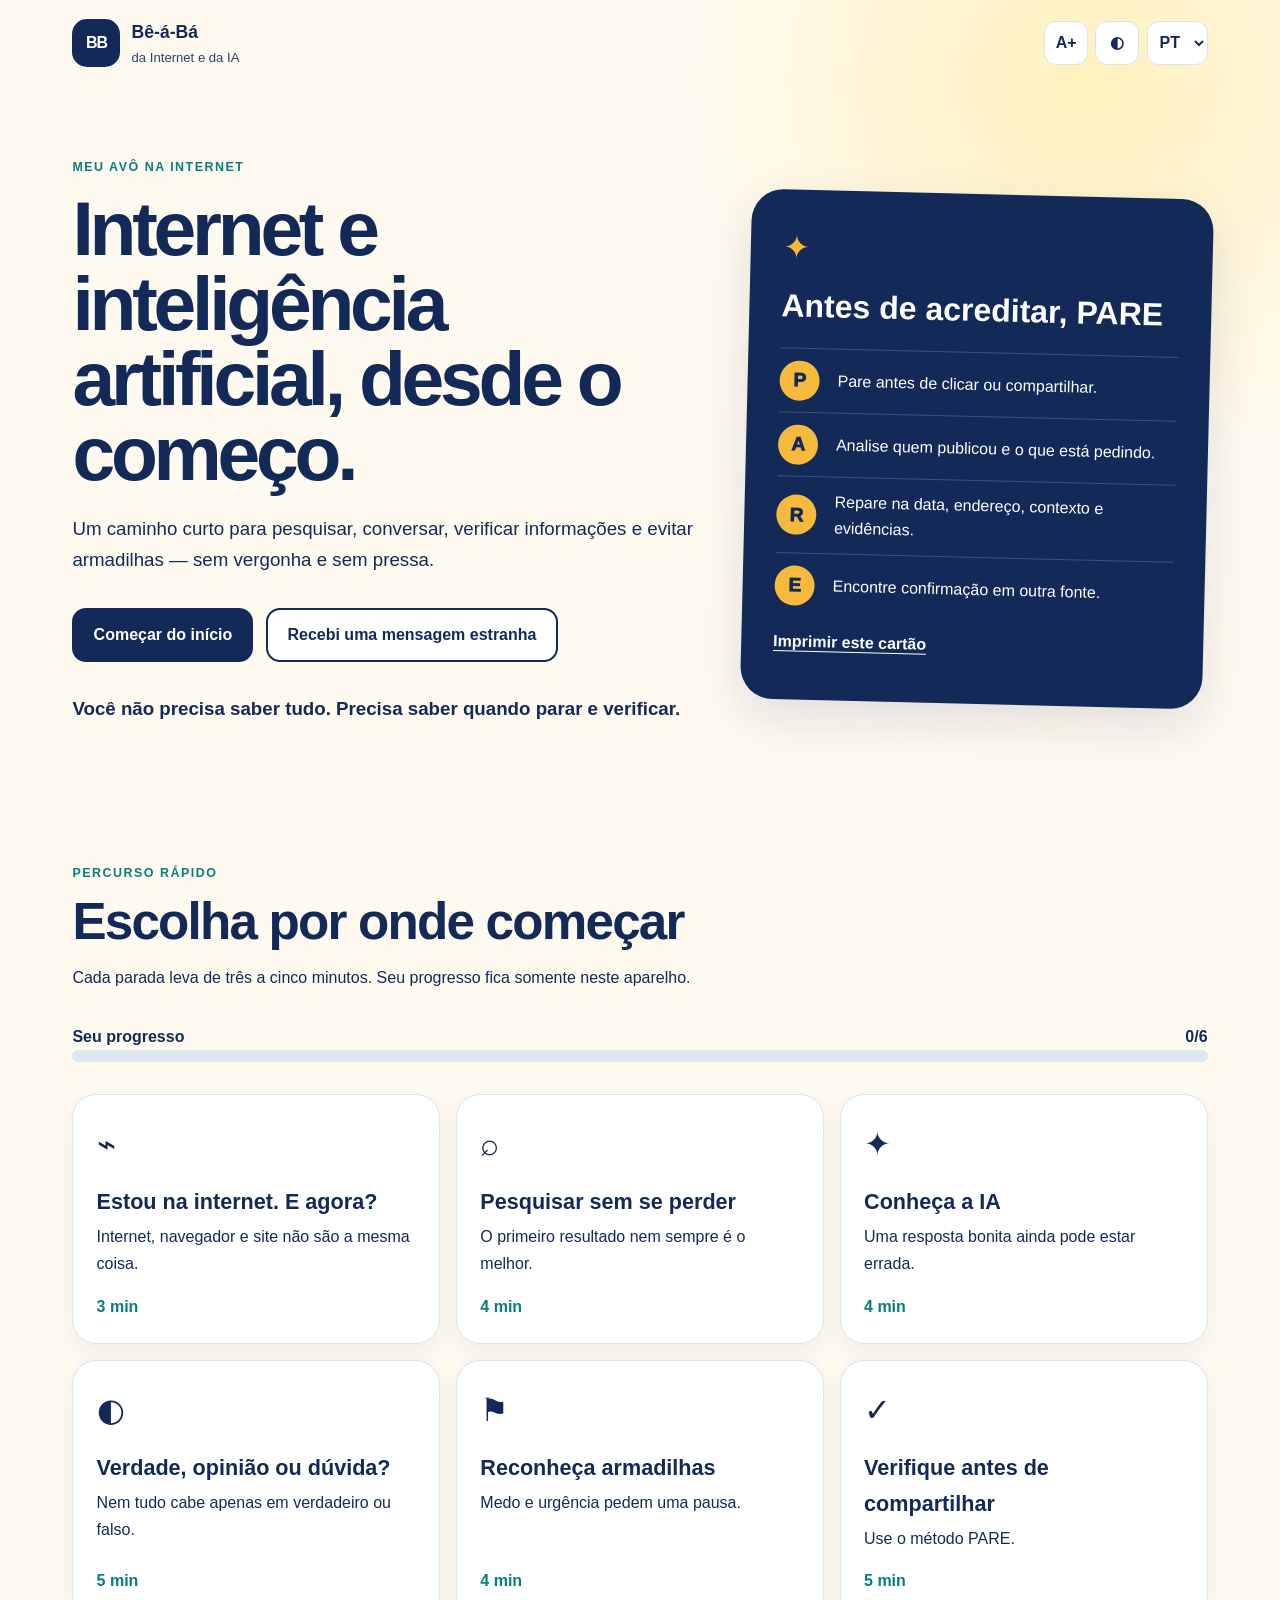
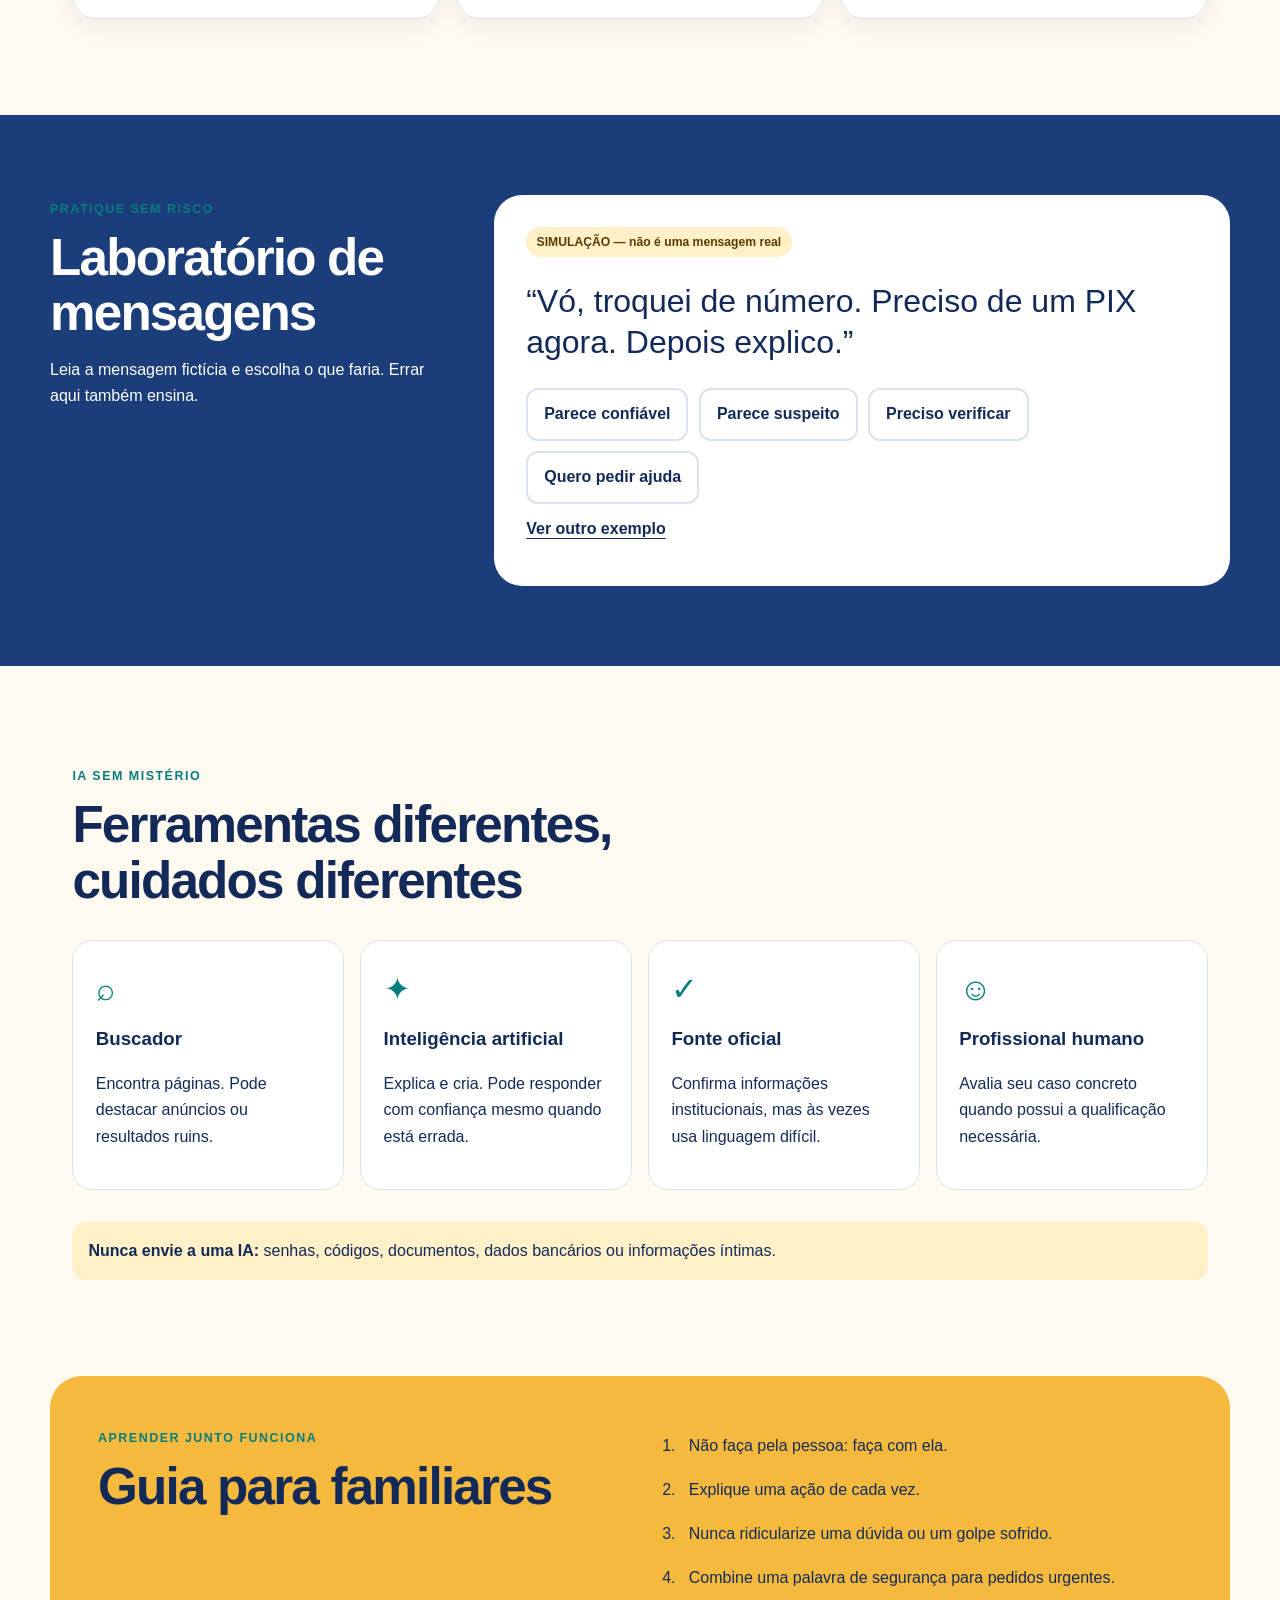
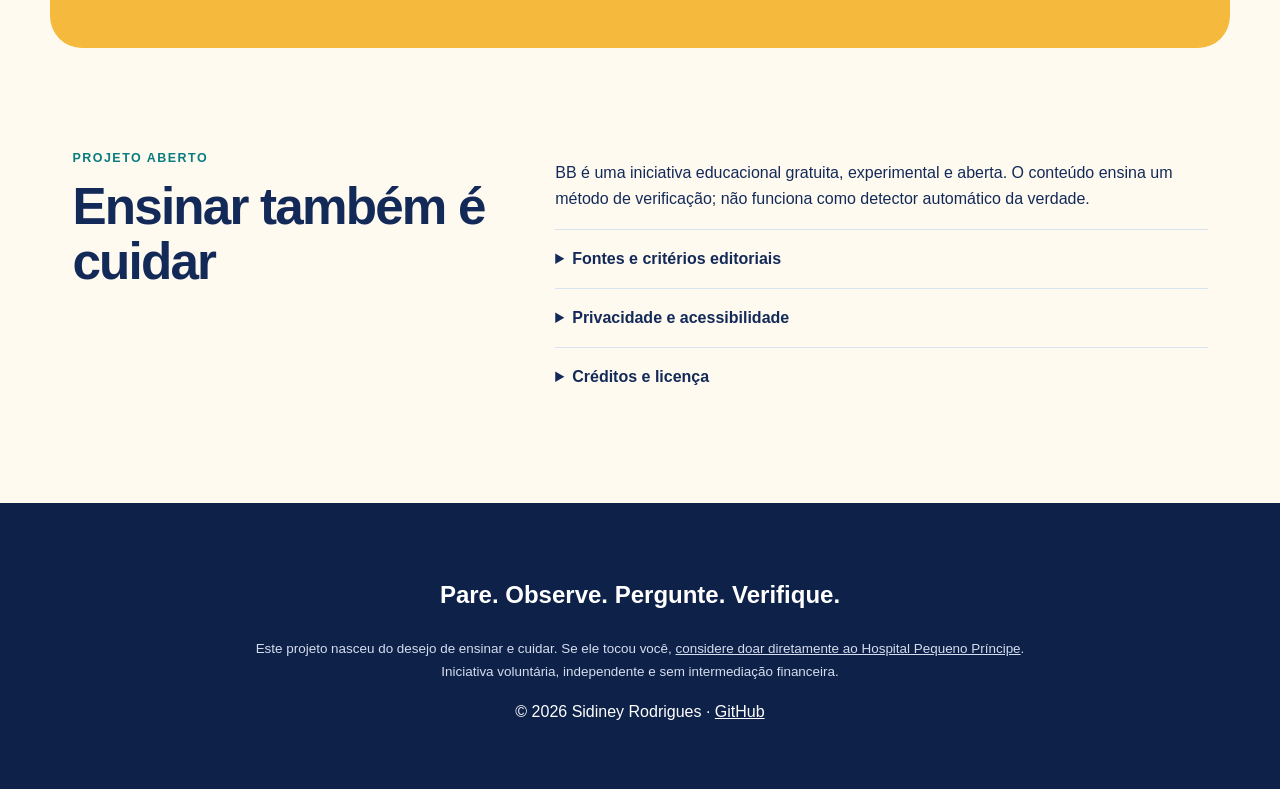
==== index.html @ 0d20beb4 "Cria o BB — Bê-á-Bá da Internet e da IA" ====
<!doctype html>
<html lang="pt-BR">
<head>
  <meta charset="utf-8">
  <meta name="viewport" content="width=device-width, initial-scale=1">
  <meta name="theme-color" content="#132a59">
  <meta name="description" content="Percurso gratuito e bilíngue para aprender internet, inteligência artificial, verificação de informações e segurança digital.">
  <link rel="canonical" href="https://sidineyr.github.io/bb/">
  <link rel="alternate" hreflang="pt-BR" href="https://sidineyr.github.io/bb/?lang=pt">
  <link rel="alternate" hreflang="en" href="https://sidineyr.github.io/bb/?lang=en">
  <link rel="icon" href="favicon.svg" type="image/svg+xml">
  <link rel="stylesheet" href="styles.css">
  <title>BB — Bê-á-Bá da Internet e da IA</title>
  <script type="application/ld+json">
  {"@context":"https://schema.org","@type":"LearningResource","name":"BB — Bê-á-Bá da Internet e da IA","description":"Percurso gratuito de alfabetização digital, midiática e em inteligência artificial.","inLanguage":["pt-BR","en"],"isAccessibleForFree":true,"author":{"@type":"Person","name":"Sidiney Rodrigues"},"license":"https://creativecommons.org/licenses/by/4.0/"}
  </script>
</head>
<body>
  <a class="skip-link" href="#conteudo">Pular para o conteúdo</a>

  <div class="intro" id="intro" role="dialog" aria-label="Boas-vindas" aria-modal="true">
    <button class="intro-skip" id="skipIntro" type="button" data-i18n="skip">Pular apresentação</button>
    <img src="assets/principe-bb.webp" alt="Bibi, um pequeno príncipe original, acena enquanto segura uma lanterna digital">
    <p data-i18n="introHello">Olá! Vamos entrar na internet juntos?</p>
  </div>

  <header class="site-header">
    <a class="brand" href="#inicio" aria-label="BB — página inicial">
      <span class="brand-mark" aria-hidden="true">BB</span>
      <span><strong>Bê-á-Bá</strong><small data-i18n="brandSub">da Internet e da IA</small></span>
    </a>
    <div class="header-actions">
      <button class="icon-button" id="fontToggle" type="button" aria-label="Aumentar texto">A+</button>
      <button class="icon-button" id="contrastToggle" type="button" aria-label="Alternar alto contraste">◐</button>
      <label class="language"><span class="sr-only">Idioma</span><select id="languageSelect" aria-label="Idioma"><option value="pt">PT</option><option value="en">EN</option></select></label>
    </div>
  </header>

  <main id="conteudo">
    <section class="hero" id="inicio" aria-labelledby="hero-title">
      <div class="hero-copy">
        <span class="eyebrow" data-i18n="eyebrow">Meu Avô na Internet</span>
        <h1 id="hero-title" data-i18n="heroTitle">Internet e inteligência artificial, desde o começo.</h1>
        <p data-i18n="heroText">Um caminho curto para pesquisar, conversar, verificar informações e evitar armadilhas — sem vergonha e sem pressa.</p>
        <div class="hero-actions">
          <a class="button primary" href="#trilha" data-i18n="start">Começar do início</a>
          <button class="button secondary" id="suspiciousButton" type="button" data-i18n="strange">Recebi uma mensagem estranha</button>
        </div>
        <p class="reassurance" data-i18n="reassurance">Você não precisa saber tudo. Precisa saber quando parar e verificar.</p>
      </div>
      <div class="pare-card" aria-labelledby="pare-title">
        <span class="lantern" aria-hidden="true">✦</span>
        <h2 id="pare-title" data-i18n="pareTitle">Antes de acreditar, PARE</h2>
        <dl>
          <div><dt>P</dt><dd data-i18n="pareP">Pare antes de clicar ou compartilhar.</dd></div>
          <div><dt>A</dt><dd data-i18n="pareA">Analise quem publicou e o que está pedindo.</dd></div>
          <div><dt>R</dt><dd data-i18n="pareR">Repare na data, endereço, contexto e evidências.</dd></div>
          <div><dt>E</dt><dd data-i18n="pareE">Encontre confirmação em outra fonte.</dd></div>
        </dl>
        <button class="text-button" type="button" onclick="window.print()" data-i18n="print">Imprimir este cartão</button>
      </div>
    </section>

    <section class="path-section" id="trilha" aria-labelledby="path-title">
      <div class="section-heading">
        <span class="eyebrow" data-i18n="quickPath">Percurso rápido</span>
        <h2 id="path-title" data-i18n="pathTitle">Escolha por onde começar</h2>
        <p data-i18n="pathText">Cada parada leva de três a cinco minutos. Seu progresso fica somente neste aparelho.</p>
      </div>
      <div class="progress-wrap" aria-live="polite">
        <div class="progress-copy"><span data-i18n="progress">Seu progresso</span><strong id="progressText">0/6</strong></div>
        <div class="progress-track" role="progressbar" aria-valuemin="0" aria-valuemax="6" aria-valuenow="0"><span id="progressBar"></span></div>
      </div>
      <div class="lesson-grid" id="lessonGrid"></div>
    </section>

    <section class="lab" id="laboratorio" aria-labelledby="lab-title">
      <div class="lab-copy">
        <span class="eyebrow" data-i18n="practice">Pratique sem risco</span>
        <h2 id="lab-title" data-i18n="labTitle">Laboratório de mensagens</h2>
        <p data-i18n="labText">Leia a mensagem fictícia e escolha o que faria. Errar aqui também ensina.</p>
      </div>
      <div class="message-lab">
        <div class="fake-label" data-i18n="simulation">SIMULAÇÃO — não é uma mensagem real</div>
        <blockquote id="messageText">“Vó, troquei de número. Preciso de um PIX agora. Depois explico.”</blockquote>
        <div class="choices" id="messageChoices"></div>
        <div class="feedback" id="messageFeedback" hidden tabindex="-1"></div>
        <button class="text-button" id="nextMessage" type="button" data-i18n="nextExample">Ver outro exemplo</button>
      </div>
    </section>

    <section class="compare" id="ia" aria-labelledby="compare-title">
      <div class="section-heading">
        <span class="eyebrow" data-i18n="aiWithoutMystery">IA sem mistério</span>
        <h2 id="compare-title" data-i18n="compareTitle">Ferramentas diferentes, cuidados diferentes</h2>
      </div>
      <div class="compare-grid">
        <article><span aria-hidden="true">⌕</span><h3 data-i18n="searchEngine">Buscador</h3><p data-i18n="searchDesc">Encontra páginas. Pode destacar anúncios ou resultados ruins.</p></article>
        <article><span aria-hidden="true">✦</span><h3 data-i18n="ai">Inteligência artificial</h3><p data-i18n="aiDesc">Explica e cria. Pode responder com confiança mesmo quando está errada.</p></article>
        <article><span aria-hidden="true">✓</span><h3 data-i18n="official">Fonte oficial</h3><p data-i18n="officialDesc">Confirma informações institucionais, mas às vezes usa linguagem difícil.</p></article>
        <article><span aria-hidden="true">☺</span><h3 data-i18n="human">Profissional humano</h3><p data-i18n="humanDesc">Avalia seu caso concreto quando possui a qualificação necessária.</p></article>
      </div>
      <div class="privacy-note"><strong data-i18n="neverSend">Nunca envie a uma IA:</strong> <span data-i18n="privateData">senhas, códigos, documentos, dados bancários ou informações íntimas.</span></div>
    </section>

    <section class="family" id="familia" aria-labelledby="family-title">
      <div>
        <span class="eyebrow" data-i18n="learnTogether">Aprender junto funciona</span>
        <h2 id="family-title" data-i18n="familyTitle">Guia para familiares</h2>
      </div>
      <ol>
        <li data-i18n="family1">Não faça pela pessoa: faça com ela.</li>
        <li data-i18n="family2">Explique uma ação de cada vez.</li>
        <li data-i18n="family3">Nunca ridicularize uma dúvida ou um golpe sofrido.</li>
        <li data-i18n="family4">Combine uma palavra de segurança para pedidos urgentes.</li>
      </ol>
    </section>

    <section class="about" id="sobre" aria-labelledby="about-title">
      <div>
        <span class="eyebrow" data-i18n="openProject">Projeto aberto</span>
        <h2 id="about-title" data-i18n="aboutTitle">Ensinar também é cuidar</h2>
      </div>
      <div>
        <p data-i18n="aboutText">BB é uma iniciativa educacional gratuita, experimental e aberta. O conteúdo ensina um método de verificação; não funciona como detector automático da verdade.</p>
        <details><summary data-i18n="sources">Fontes e critérios editoriais</summary><p data-i18n="sourcesText">As orientações foram organizadas a partir de materiais públicos de alfabetização midiática e segurança digital. Antes de decisões sobre saúde, justiça ou dinheiro, consulte fontes oficiais e profissionais qualificados.</p><ul><li><a href="https://www.gov.br/cidadania/pt-br/noticias-e-conteudos/desenvolvimento-social/noticias-desenvolvimento-social/saiba-como-se-proteger-de-golpes" target="_blank" rel="noopener">Governo Federal — prevenção de golpes</a></li><li><a href="https://www.cert.br/" target="_blank" rel="noopener">CERT.br — segurança na internet</a></li><li><a href="https://unesdoc.unesco.org/ark:/48223/pf0000224187" target="_blank" rel="noopener">UNESCO — alfabetização midiática e informacional</a></li></ul></details>
        <details><summary data-i18n="privacy">Privacidade e acessibilidade</summary><p data-i18n="privacyText">Não pedimos cadastro nem enviamos suas respostas a um servidor. Preferências e progresso permanecem no seu navegador. O site oferece navegação por teclado, foco visível, alto contraste, texto ampliado e redução de movimento.</p></details>
        <details><summary data-i18n="credits">Créditos e licença</summary><p><strong data-i18n="idealization">Idealização e direção:</strong> Sidiney Rodrigues.<br><span data-i18n="aiSupport">Inteligência artificial utilizada como apoio à pesquisa, redação, ilustração e desenvolvimento, sob direção e responsabilidade humanas.</span><br><span data-i18n="license">Conteúdo: CC BY 4.0 · Código: MIT.</span></p></details>
      </div>
    </section>
  </main>

  <dialog id="lessonDialog" aria-labelledby="lessonTitle">
    <button class="dialog-close" type="button" aria-label="Fechar">×</button>
    <span class="lesson-number" id="lessonNumber"></span>
    <h2 id="lessonTitle"></h2>
    <p class="lesson-lead" id="lessonLead"></p>
    <div id="lessonContent"></div>
    <div class="dialog-actions"><button class="button secondary" id="explainAgain" type="button" data-i18n="anotherWay">Explique de outro jeito</button><button class="button primary" id="completeLesson" type="button" data-i18n="complete">Concluir etapa</button></div>
  </dialog>

  <dialog id="helpDialog" aria-labelledby="helpTitle">
    <button class="dialog-close" type="button" aria-label="Fechar">×</button>
    <span class="eyebrow" data-i18n="breathe">Primeiro, respire</span>
    <h2 id="helpTitle" data-i18n="helpTitle">Recebi uma mensagem estranha</h2>
    <ol><li data-i18n="help1">Não clique, responda ou pague agora.</li><li data-i18n="help2">Não informe senha nem código.</li><li data-i18n="help3">Confirme por outro canal, usando um contato que você já conhece.</li><li data-i18n="help4">Abra o aplicativo ou site oficial por conta própria.</li><li data-i18n="help5">Peça ajuda a alguém de confiança.</li></ol>
    <p class="safe-callout" data-i18n="helpCallout">Urgência é uma ferramenta comum de golpes. Você pode parar.</p>
  </dialog>

  <footer>
    <p data-i18n="footerLine">Pare. Observe. Pergunte. Verifique.</p>
    <p class="donation" data-i18n-html="donation">Este projeto nasceu do desejo de ensinar e cuidar. Se ele tocou você, <a href="https://pequenoprincipe.org.br/doadores/apoie-o-pequeno-principe/" target="_blank" rel="noopener">considere doar diretamente ao Hospital Pequeno Príncipe</a>. Iniciativa voluntária, independente e sem intermediação financeira.</p>
    <p>© 2026 Sidiney Rodrigues · <a href="https://github.com/sidineyr/bb">GitHub</a></p>
  </footer>

  <script src="app.js"></script>
</body>
</html>
---- styles.css ----
:root{--ink:#132a59;--ink-2:#28436f;--blue:#1b3d7a;--turquoise:#06a7a8;--gold:#f5ba3d;--coral:#ee6b5f;--cream:#fffaf0;--paper:#fff;--line:#d9e2ef;--shadow:0 18px 50px rgba(19,42,89,.13);--radius:24px;font-family:Inter,ui-rounded,"Segoe UI",Arial,sans-serif;color:var(--ink);background:var(--cream);font-size:100%}*{box-sizing:border-box}html{scroll-behavior:smooth}body{margin:0;line-height:1.65;background:radial-gradient(circle at 85% 2%,#fff1bd 0,transparent 25rem),var(--cream)}a{color:inherit}button,select{font:inherit}button,a{touch-action:manipulation}.sr-only{position:absolute;width:1px;height:1px;padding:0;margin:-1px;overflow:hidden;clip:rect(0,0,0,0);white-space:nowrap;border:0}.skip-link{position:fixed;top:.5rem;left:.5rem;z-index:1000;background:#fff;padding:.75rem 1rem;transform:translateY(-150%)}.skip-link:focus{transform:none}.site-header{max-width:1180px;margin:auto;padding:1.1rem 1.4rem;display:flex;justify-content:space-between;align-items:center}.brand{display:flex;gap:.7rem;align-items:center;text-decoration:none}.brand-mark{display:grid;place-items:center;width:48px;height:48px;background:var(--ink);color:#fff;border-radius:15px;font-weight:900;letter-spacing:-.08em}.brand strong,.brand small{display:block}.brand strong{font-size:1.1rem}.brand small{font-size:.82rem;color:var(--ink-2)}.header-actions{display:flex;gap:.45rem;align-items:center}.icon-button,.language select{min-width:44px;min-height:44px;border:1px solid var(--line);border-radius:12px;background:#fff;color:var(--ink);font-weight:800}.language select{padding:0 .5rem}.hero{max-width:1180px;margin:2rem auto 5rem;padding:2.2rem 1.4rem;display:grid;grid-template-columns:1.15fr .85fr;gap:3rem;align-items:center}.eyebrow{display:inline-block;color:#087d7e;font-weight:900;text-transform:uppercase;letter-spacing:.12em;font-size:.78rem}.hero h1{font-size:clamp(2.6rem,6vw,5.4rem);line-height:.98;letter-spacing:-.055em;margin:.7rem 0 1.4rem;max-width:830px}.hero-copy>p{max-width:680px;font-size:1.17rem}.hero-actions{display:flex;gap:.8rem;flex-wrap:wrap;margin:2rem 0}.button{display:inline-flex;align-items:center;justify-content:center;min-height:52px;padding:.75rem 1.2rem;border-radius:14px;border:2px solid var(--ink);font-weight:850;text-decoration:none;cursor:pointer}.primary{background:var(--ink);color:#fff}.secondary{background:#fff;color:var(--ink)}.button:hover{transform:translateY(-2px)}.reassurance{font-weight:750}.pare-card{background:var(--ink);color:#fff;border-radius:32px;padding:2rem;box-shadow:var(--shadow);transform:rotate(1.4deg)}.pare-card h2{font-size:2rem;margin:.3rem 0 1rem}.lantern{color:var(--gold);font-size:2rem}.pare-card dl{margin:0}.pare-card dl div{display:grid;grid-template-columns:46px 1fr;gap:.75rem;align-items:center;border-top:1px solid rgba(255,255,255,.18);padding:.72rem 0}.pare-card dt{display:grid;place-items:center;width:40px;height:40px;background:var(--gold);color:var(--ink);border-radius:50%;font-weight:950;font-size:1.2rem}.pare-card dd{margin:0}.text-button{border:0;background:transparent;color:inherit;text-decoration:underline;text-underline-offset:4px;font-weight:800;padding:.75rem 0;cursor:pointer}.path-section,.compare,.family,.about{max-width:1180px;margin:0 auto 6rem;padding:0 1.4rem}.section-heading{max-width:720px}.section-heading h2,.lab h2,.family h2,.about h2{font-size:clamp(2rem,4vw,3.5rem);line-height:1.08;letter-spacing:-.035em;margin:.55rem 0}.progress-wrap{margin:2rem 0}.progress-copy{display:flex;justify-content:space-between;font-weight:800}.progress-track{height:12px;background:#dce6ee;border-radius:999px;overflow:hidden}.progress-track span{display:block;width:0;height:100%;background:linear-gradient(90deg,var(--turquoise),var(--gold));transition:width .35s}.lesson-grid{display:grid;grid-template-columns:repeat(3,1fr);gap:1rem}.lesson-card{position:relative;min-height:250px;padding:1.45rem;border:1px solid var(--line);border-radius:var(--radius);background:var(--paper);box-shadow:0 8px 25px rgba(19,42,89,.06);display:flex;flex-direction:column;text-align:left;color:var(--ink);cursor:pointer}.lesson-card:hover{border-color:var(--turquoise);transform:translateY(-4px)}.lesson-card.completed{background:#edfffb;border-color:var(--turquoise)}.lesson-icon{font-size:2rem}.lesson-card h3{font-size:1.35rem;margin:.8rem 0 .3rem}.lesson-card p{margin:0}.lesson-time{margin-top:auto;padding-top:1rem;font-weight:800;color:#087d7e}.lab{margin:0 0 6rem;padding:5rem max(1.4rem,calc((100vw - 1180px)/2));background:var(--blue);color:#fff;display:grid;grid-template-columns:.7fr 1.3fr;gap:3rem}.message-lab{background:#fff;color:var(--ink);border-radius:28px;padding:2rem}.fake-label{display:inline-block;background:#fff0c7;color:#5a3c00;border-radius:99px;padding:.3rem .65rem;font-size:.76rem;font-weight:900}.message-lab blockquote{font-size:clamp(1.25rem,3vw,2rem);line-height:1.3;margin:1.5rem 0}.choices{display:flex;gap:.65rem;flex-wrap:wrap}.choice{border:2px solid var(--line);border-radius:12px;padding:.7rem 1rem;background:#fff;color:var(--ink);font-weight:800;cursor:pointer}.choice:hover,.choice:focus{border-color:var(--turquoise)}.feedback{margin-top:1rem;background:#e9fbf7;border-left:5px solid var(--turquoise);padding:1rem;border-radius:10px}.compare-grid{display:grid;grid-template-columns:repeat(4,1fr);gap:1rem;margin:2rem 0}.compare-grid article{background:#fff;border:1px solid var(--line);padding:1.4rem;border-radius:20px}.compare-grid article>span{font-size:2rem;color:#087d7e}.compare-grid h3{margin:.5rem 0}.privacy-note,.safe-callout{background:#fff0c7;border-radius:14px;padding:1rem}.family{background:var(--gold);border-radius:32px;padding:3rem;display:grid;grid-template-columns:1fr 1fr;gap:2rem}.family ol{margin:0;padding-left:1.5rem}.family li{padding:.55rem}.about{display:grid;grid-template-columns:.8fr 1.2fr;gap:3rem}.about details{border-top:1px solid var(--line);padding:1rem 0}.about summary{font-weight:850;cursor:pointer}.about li{margin:.5rem}dialog{width:min(680px,calc(100% - 2rem));max-height:90vh;border:0;border-radius:28px;padding:2rem;color:var(--ink);box-shadow:0 30px 90px rgba(0,0,0,.35)}dialog::backdrop{background:rgba(9,20,43,.72);backdrop-filter:blur(4px)}.dialog-close{float:right;border:0;background:#eef3f8;border-radius:50%;width:44px;height:44px;font-size:1.5rem;cursor:pointer}.lesson-number{color:#087d7e;font-weight:900}.lesson-lead{font-size:1.15rem;font-weight:700}.lesson-box{padding:1rem;background:#effafa;border-radius:16px;margin:1rem 0}.lesson-box strong{display:block}.dialog-actions{display:flex;gap:.7rem;justify-content:flex-end;flex-wrap:wrap;margin-top:1.5rem}footer{background:#0e2148;color:#fff;text-align:center;padding:3rem 1.4rem}footer>p:first-child{font-size:1.5rem;font-weight:900}.donation{max-width:800px;margin:1rem auto;font-size:.84rem;color:#d5def0}.intro{position:fixed;inset:0;z-index:999;background:radial-gradient(circle,#273e70,#08152f 70%);display:grid;place-items:center;align-content:center;color:#fff;transition:opacity .45s,visibility .45s}.intro img{width:min(400px,76vw);max-height:72vh;object-fit:contain;mix-blend-mode:screen;animation:arrive .8s cubic-bezier(.2,.8,.2,1)}.intro p{font-weight:900;font-size:clamp(1.15rem,3vw,1.6rem);margin:-.5rem 1rem 0;text-align:center}.intro-skip{position:absolute;top:1rem;right:1rem;border:1px solid rgba(255,255,255,.55);background:rgba(0,0,0,.2);color:#fff;border-radius:99px;padding:.55rem .9rem;cursor:pointer}.intro.hidden{opacity:0;visibility:hidden;pointer-events:none}@keyframes arrive{from{transform:translateY(40px) scale(.92);opacity:0}to{transform:none;opacity:1}}:focus-visible{outline:4px solid var(--coral);outline-offset:4px}.large-text{font-size:120%}.high-contrast{--ink:#000;--ink-2:#111;--blue:#000;--turquoise:#006f70;--gold:#ffd800;--cream:#fff;--paper:#fff;--line:#000}.high-contrast *{box-shadow:none!important}.high-contrast .primary{background:#000;color:#fff}.high-contrast .eyebrow{color:#005b5c}@media(max-width:860px){.hero,.lab,.family,.about{grid-template-columns:1fr}.hero{margin-top:0}.pare-card{transform:none}.lesson-grid{grid-template-columns:1fr 1fr}.compare-grid{grid-template-columns:1fr 1fr}}@media(max-width:560px){.site-header{padding:.8rem}.brand small{display:none}.hero{padding:1.2rem .9rem}.hero h1{font-size:2.65rem}.lesson-grid,.compare-grid{grid-template-columns:1fr}.path-section,.compare,.family,.about{padding-left:.9rem;padding-right:.9rem}.family{border-radius:0;padding-top:2.2rem;padding-bottom:2.2rem}.lab{padding:3rem .9rem}.message-lab{padding:1.25rem}.dialog-actions .button{width:100%}}@media(prefers-reduced-motion:reduce){html{scroll-behavior:auto}*,*::before,*::after{animation-duration:.01ms!important;transition-duration:.01ms!important}.intro{display:none}}
@media print{.site-header,.hero-copy,.path-section,.lab,.compare,.family,.about,footer,.intro{display:none!important}.hero{display:block;margin:0;padding:0}.pare-card{display:block;transform:none;box-shadow:none;background:#fff;color:#000;border:2px solid #000}.pare-card .text-button{display:none}}
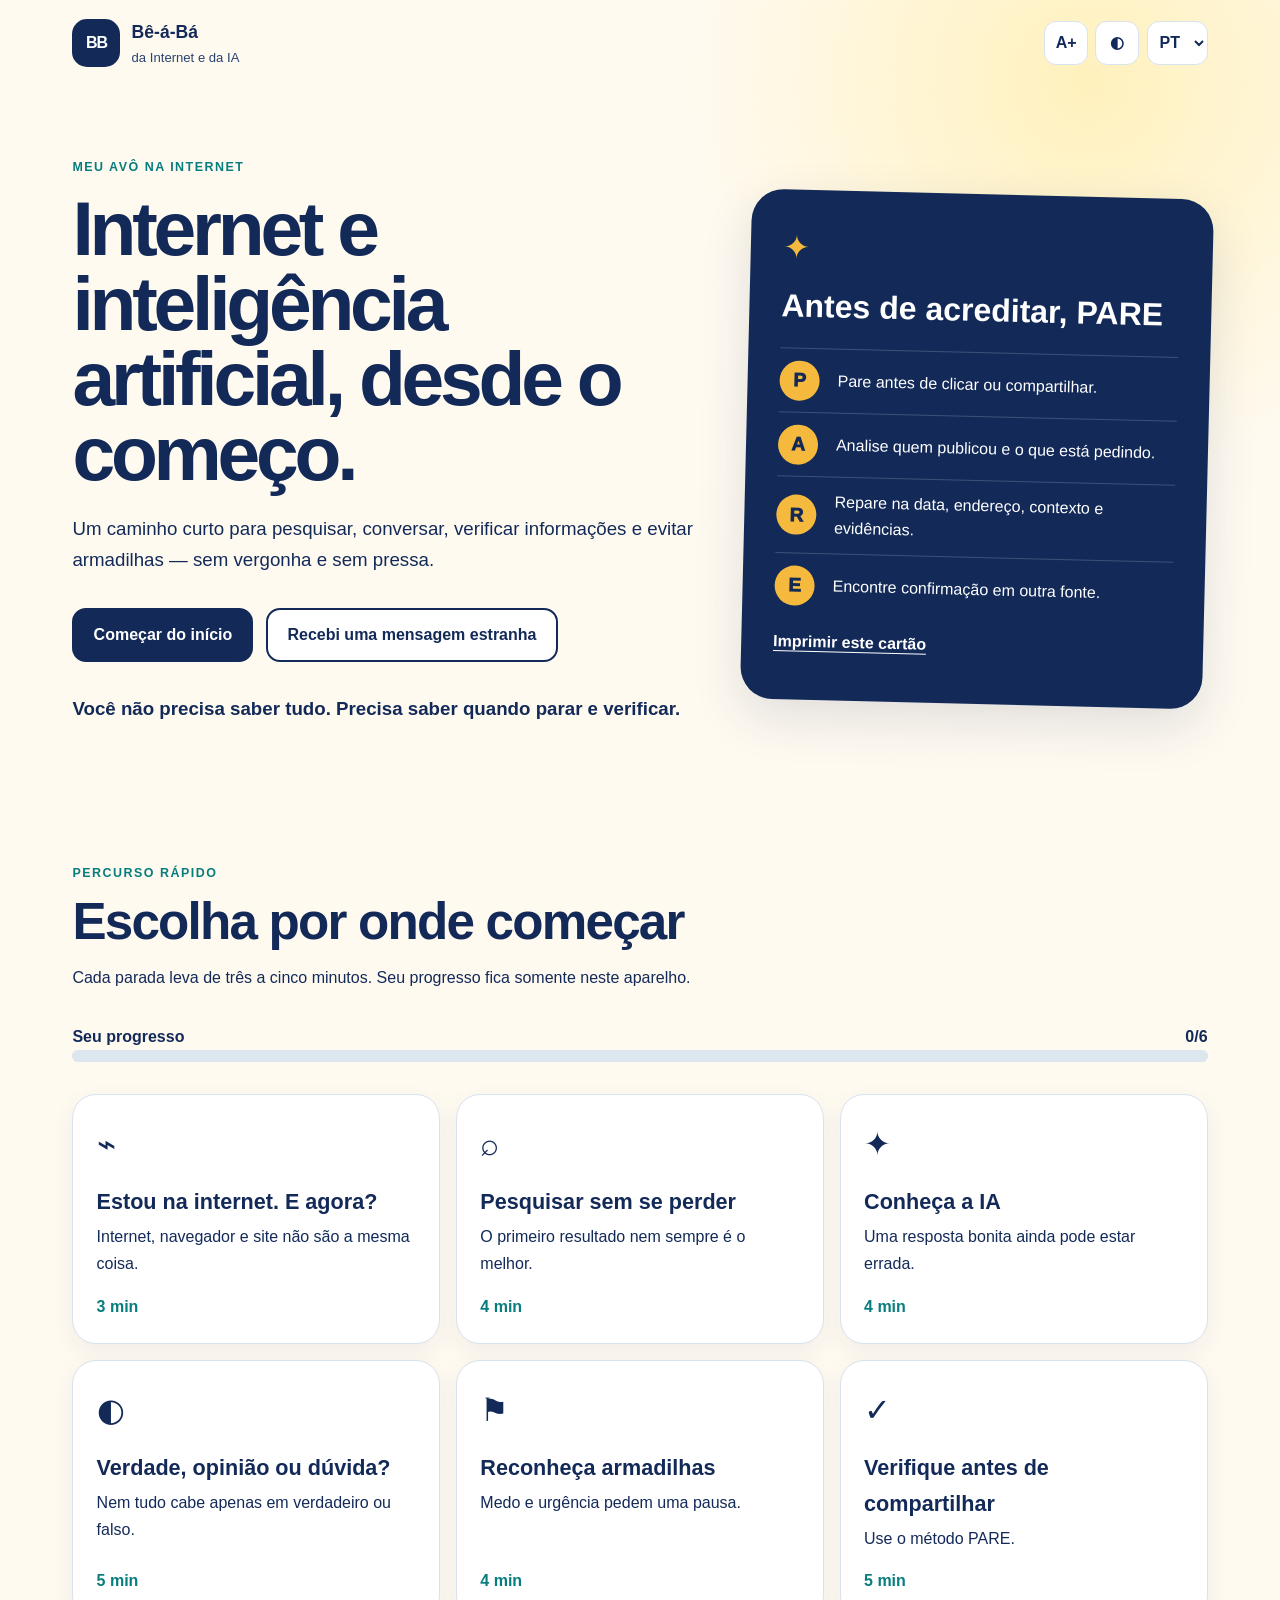
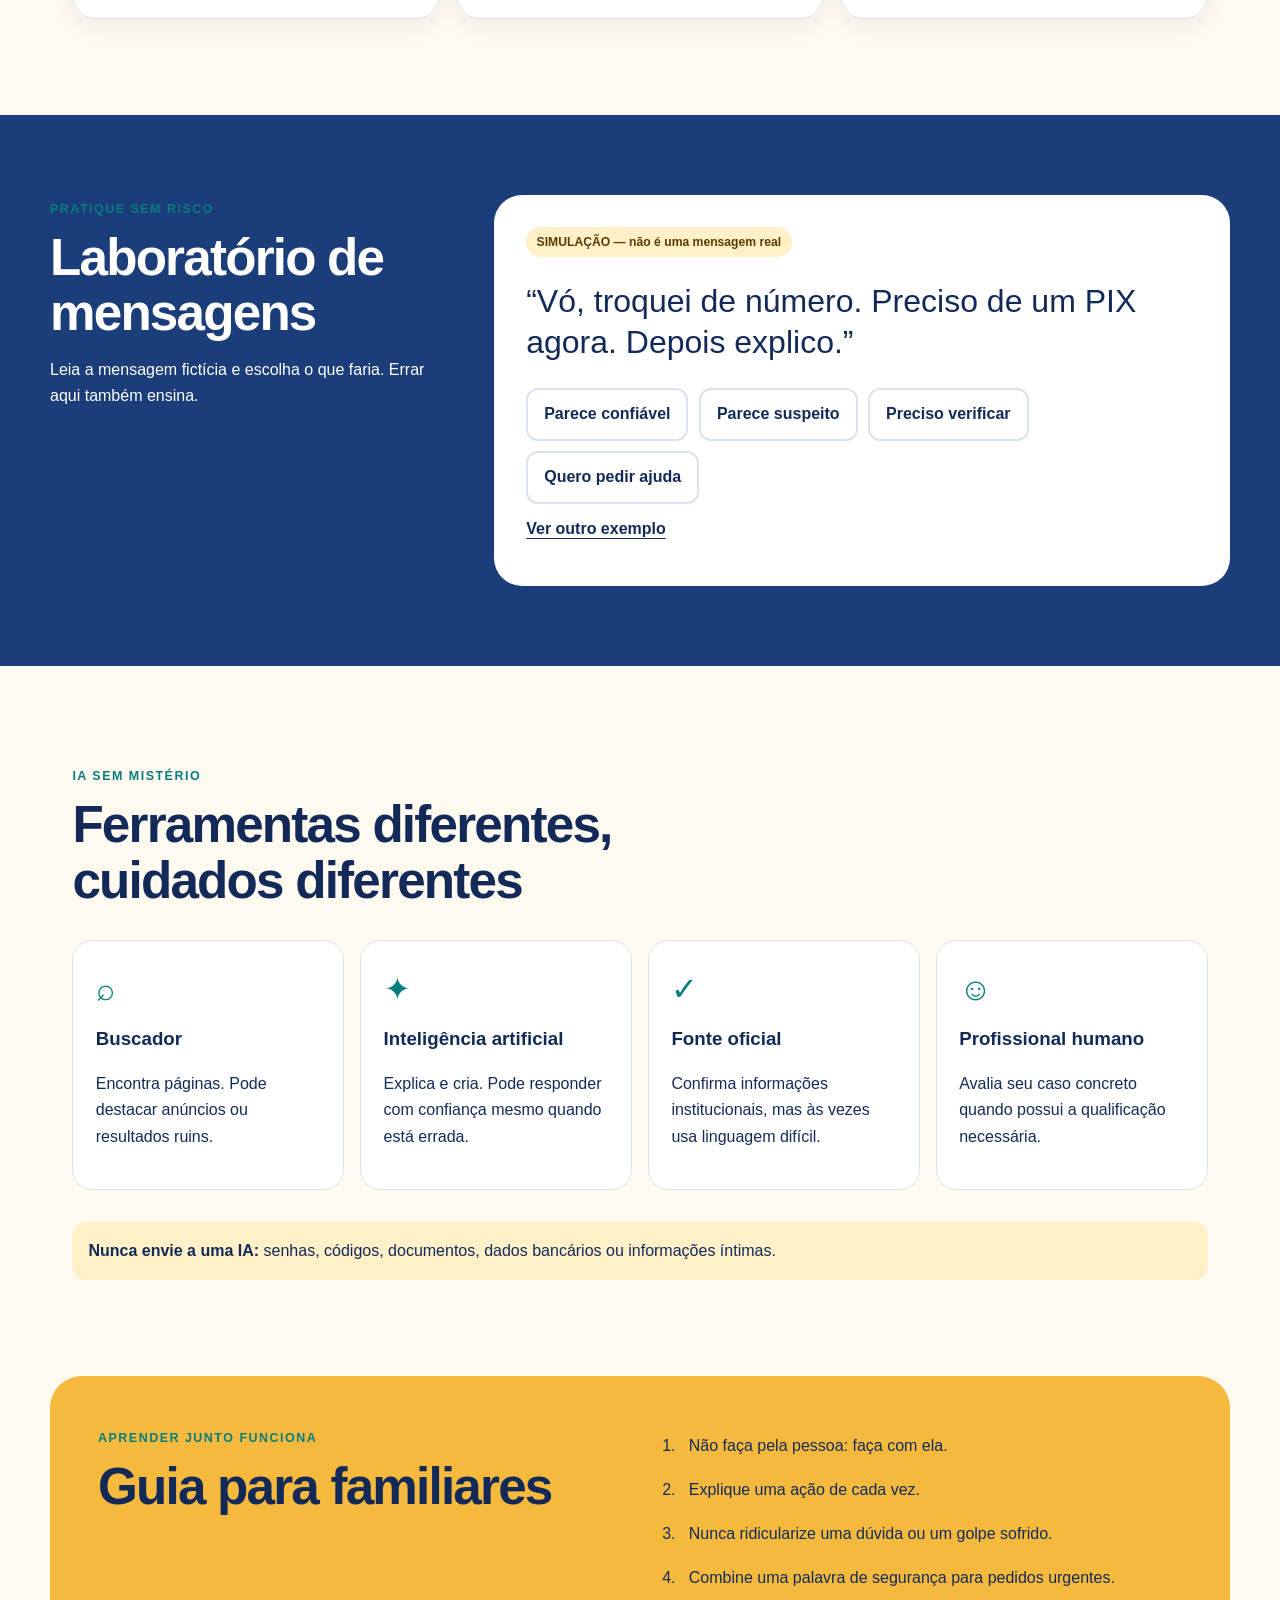
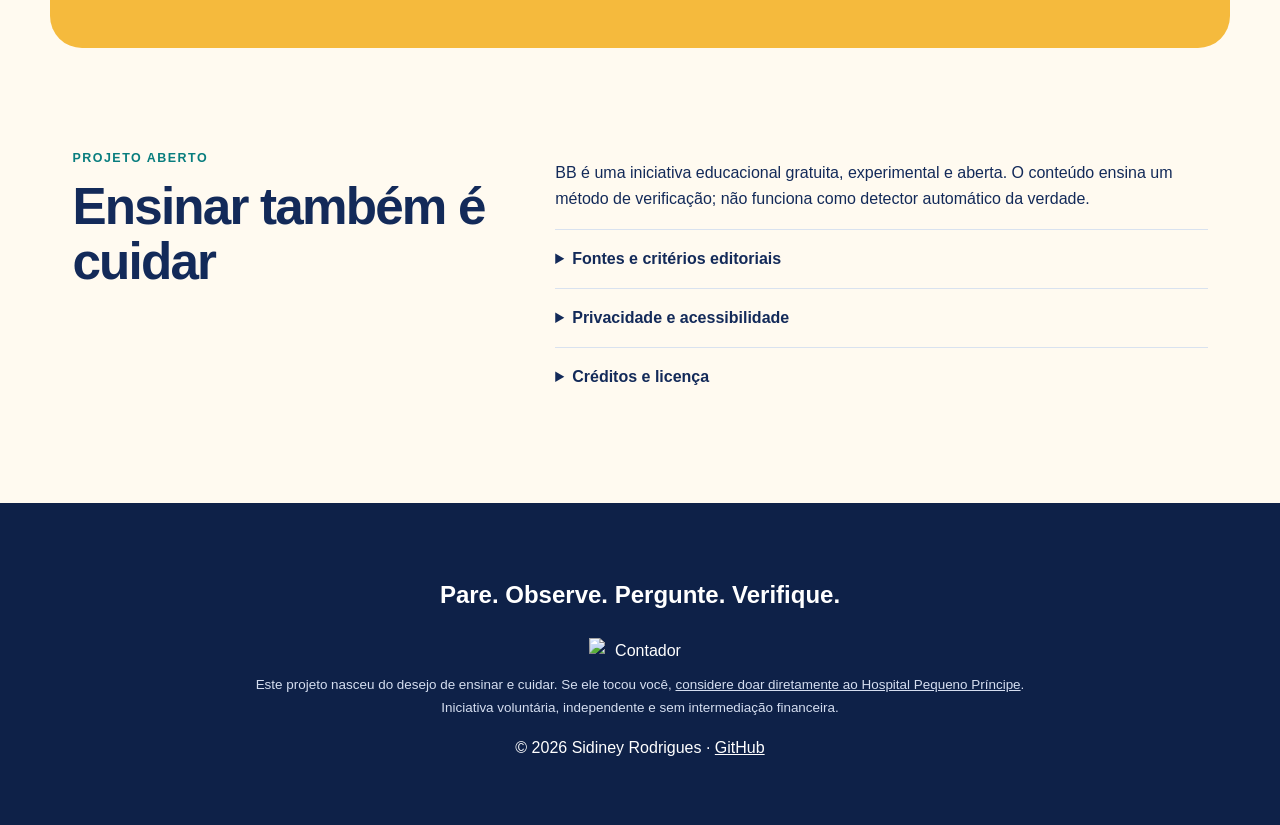
==== commit 31758078: "Adiciona contador público de visitas" ====
--- a/index.html
+++ b/index.html
@@ -149,6 +149,10 @@
 
   <footer>
     <p data-i18n="footerLine">Pare. Observe. Pergunte. Verifique.</p>
+    <p class="visit-counter">
+      <span class="sr-only">Contador público de visitas ao site:</span>
+      <img src="https://hits.sh/sidineyr.github.io/bb.svg?style=flat-square&amp;label=visitas&amp;color=06a7a8&amp;labelColor=132a59" alt="Contador público de visitas ao site BB" width="102" height="20" loading="lazy">
+    </p>
     <p class="donation" data-i18n-html="donation">Este projeto nasceu do desejo de ensinar e cuidar. Se ele tocou você, <a href="https://pequenoprincipe.org.br/doadores/apoie-o-pequeno-principe/" target="_blank" rel="noopener">considere doar diretamente ao Hospital Pequeno Príncipe</a>. Iniciativa voluntária, independente e sem intermediação financeira.</p>
     <p>© 2026 Sidiney Rodrigues · <a href="https://github.com/sidineyr/bb">GitHub</a></p>
   </footer>
--- a/styles.css
+++ b/styles.css
@@ -1,2 +1,3 @@
 :root{--ink:#132a59;--ink-2:#28436f;--blue:#1b3d7a;--turquoise:#06a7a8;--gold:#f5ba3d;--coral:#ee6b5f;--cream:#fffaf0;--paper:#fff;--line:#d9e2ef;--shadow:0 18px 50px rgba(19,42,89,.13);--radius:24px;font-family:Inter,ui-rounded,"Segoe UI",Arial,sans-serif;color:var(--ink);background:var(--cream);font-size:100%}*{box-sizing:border-box}html{scroll-behavior:smooth}body{margin:0;line-height:1.65;background:radial-gradient(circle at 85% 2%,#fff1bd 0,transparent 25rem),var(--cream)}a{color:inherit}button,select{font:inherit}button,a{touch-action:manipulation}.sr-only{position:absolute;width:1px;height:1px;padding:0;margin:-1px;overflow:hidden;clip:rect(0,0,0,0);white-space:nowrap;border:0}.skip-link{position:fixed;top:.5rem;left:.5rem;z-index:1000;background:#fff;padding:.75rem 1rem;transform:translateY(-150%)}.skip-link:focus{transform:none}.site-header{max-width:1180px;margin:auto;padding:1.1rem 1.4rem;display:flex;justify-content:space-between;align-items:center}.brand{display:flex;gap:.7rem;align-items:center;text-decoration:none}.brand-mark{display:grid;place-items:center;width:48px;height:48px;background:var(--ink);color:#fff;border-radius:15px;font-weight:900;letter-spacing:-.08em}.brand strong,.brand small{display:block}.brand strong{font-size:1.1rem}.brand small{font-size:.82rem;color:var(--ink-2)}.header-actions{display:flex;gap:.45rem;align-items:center}.icon-button,.language select{min-width:44px;min-height:44px;border:1px solid var(--line);border-radius:12px;background:#fff;color:var(--ink);font-weight:800}.language select{padding:0 .5rem}.hero{max-width:1180px;margin:2rem auto 5rem;padding:2.2rem 1.4rem;display:grid;grid-template-columns:1.15fr .85fr;gap:3rem;align-items:center}.eyebrow{display:inline-block;color:#087d7e;font-weight:900;text-transform:uppercase;letter-spacing:.12em;font-size:.78rem}.hero h1{font-size:clamp(2.6rem,6vw,5.4rem);line-height:.98;letter-spacing:-.055em;margin:.7rem 0 1.4rem;max-width:830px}.hero-copy>p{max-width:680px;font-size:1.17rem}.hero-actions{display:flex;gap:.8rem;flex-wrap:wrap;margin:2rem 0}.button{display:inline-flex;align-items:center;justify-content:center;min-height:52px;padding:.75rem 1.2rem;border-radius:14px;border:2px solid var(--ink);font-weight:850;text-decoration:none;cursor:pointer}.primary{background:var(--ink);color:#fff}.secondary{background:#fff;color:var(--ink)}.button:hover{transform:translateY(-2px)}.reassurance{font-weight:750}.pare-card{background:var(--ink);color:#fff;border-radius:32px;padding:2rem;box-shadow:var(--shadow);transform:rotate(1.4deg)}.pare-card h2{font-size:2rem;margin:.3rem 0 1rem}.lantern{color:var(--gold);font-size:2rem}.pare-card dl{margin:0}.pare-card dl div{display:grid;grid-template-columns:46px 1fr;gap:.75rem;align-items:center;border-top:1px solid rgba(255,255,255,.18);padding:.72rem 0}.pare-card dt{display:grid;place-items:center;width:40px;height:40px;background:var(--gold);color:var(--ink);border-radius:50%;font-weight:950;font-size:1.2rem}.pare-card dd{margin:0}.text-button{border:0;background:transparent;color:inherit;text-decoration:underline;text-underline-offset:4px;font-weight:800;padding:.75rem 0;cursor:pointer}.path-section,.compare,.family,.about{max-width:1180px;margin:0 auto 6rem;padding:0 1.4rem}.section-heading{max-width:720px}.section-heading h2,.lab h2,.family h2,.about h2{font-size:clamp(2rem,4vw,3.5rem);line-height:1.08;letter-spacing:-.035em;margin:.55rem 0}.progress-wrap{margin:2rem 0}.progress-copy{display:flex;justify-content:space-between;font-weight:800}.progress-track{height:12px;background:#dce6ee;border-radius:999px;overflow:hidden}.progress-track span{display:block;width:0;height:100%;background:linear-gradient(90deg,var(--turquoise),var(--gold));transition:width .35s}.lesson-grid{display:grid;grid-template-columns:repeat(3,1fr);gap:1rem}.lesson-card{position:relative;min-height:250px;padding:1.45rem;border:1px solid var(--line);border-radius:var(--radius);background:var(--paper);box-shadow:0 8px 25px rgba(19,42,89,.06);display:flex;flex-direction:column;text-align:left;color:var(--ink);cursor:pointer}.lesson-card:hover{border-color:var(--turquoise);transform:translateY(-4px)}.lesson-card.completed{background:#edfffb;border-color:var(--turquoise)}.lesson-icon{font-size:2rem}.lesson-card h3{font-size:1.35rem;margin:.8rem 0 .3rem}.lesson-card p{margin:0}.lesson-time{margin-top:auto;padding-top:1rem;font-weight:800;color:#087d7e}.lab{margin:0 0 6rem;padding:5rem max(1.4rem,calc((100vw - 1180px)/2));background:var(--blue);color:#fff;display:grid;grid-template-columns:.7fr 1.3fr;gap:3rem}.message-lab{background:#fff;color:var(--ink);border-radius:28px;padding:2rem}.fake-label{display:inline-block;background:#fff0c7;color:#5a3c00;border-radius:99px;padding:.3rem .65rem;font-size:.76rem;font-weight:900}.message-lab blockquote{font-size:clamp(1.25rem,3vw,2rem);line-height:1.3;margin:1.5rem 0}.choices{display:flex;gap:.65rem;flex-wrap:wrap}.choice{border:2px solid var(--line);border-radius:12px;padding:.7rem 1rem;background:#fff;color:var(--ink);font-weight:800;cursor:pointer}.choice:hover,.choice:focus{border-color:var(--turquoise)}.feedback{margin-top:1rem;background:#e9fbf7;border-left:5px solid var(--turquoise);padding:1rem;border-radius:10px}.compare-grid{display:grid;grid-template-columns:repeat(4,1fr);gap:1rem;margin:2rem 0}.compare-grid article{background:#fff;border:1px solid var(--line);padding:1.4rem;border-radius:20px}.compare-grid article>span{font-size:2rem;color:#087d7e}.compare-grid h3{margin:.5rem 0}.privacy-note,.safe-callout{background:#fff0c7;border-radius:14px;padding:1rem}.family{background:var(--gold);border-radius:32px;padding:3rem;display:grid;grid-template-columns:1fr 1fr;gap:2rem}.family ol{margin:0;padding-left:1.5rem}.family li{padding:.55rem}.about{display:grid;grid-template-columns:.8fr 1.2fr;gap:3rem}.about details{border-top:1px solid var(--line);padding:1rem 0}.about summary{font-weight:850;cursor:pointer}.about li{margin:.5rem}dialog{width:min(680px,calc(100% - 2rem));max-height:90vh;border:0;border-radius:28px;padding:2rem;color:var(--ink);box-shadow:0 30px 90px rgba(0,0,0,.35)}dialog::backdrop{background:rgba(9,20,43,.72);backdrop-filter:blur(4px)}.dialog-close{float:right;border:0;background:#eef3f8;border-radius:50%;width:44px;height:44px;font-size:1.5rem;cursor:pointer}.lesson-number{color:#087d7e;font-weight:900}.lesson-lead{font-size:1.15rem;font-weight:700}.lesson-box{padding:1rem;background:#effafa;border-radius:16px;margin:1rem 0}.lesson-box strong{display:block}.dialog-actions{display:flex;gap:.7rem;justify-content:flex-end;flex-wrap:wrap;margin-top:1.5rem}footer{background:#0e2148;color:#fff;text-align:center;padding:3rem 1.4rem}footer>p:first-child{font-size:1.5rem;font-weight:900}.donation{max-width:800px;margin:1rem auto;font-size:.84rem;color:#d5def0}.intro{position:fixed;inset:0;z-index:999;background:radial-gradient(circle,#273e70,#08152f 70%);display:grid;place-items:center;align-content:center;color:#fff;transition:opacity .45s,visibility .45s}.intro img{width:min(400px,76vw);max-height:72vh;object-fit:contain;mix-blend-mode:screen;animation:arrive .8s cubic-bezier(.2,.8,.2,1)}.intro p{font-weight:900;font-size:clamp(1.15rem,3vw,1.6rem);margin:-.5rem 1rem 0;text-align:center}.intro-skip{position:absolute;top:1rem;right:1rem;border:1px solid rgba(255,255,255,.55);background:rgba(0,0,0,.2);color:#fff;border-radius:99px;padding:.55rem .9rem;cursor:pointer}.intro.hidden{opacity:0;visibility:hidden;pointer-events:none}@keyframes arrive{from{transform:translateY(40px) scale(.92);opacity:0}to{transform:none;opacity:1}}:focus-visible{outline:4px solid var(--coral);outline-offset:4px}.large-text{font-size:120%}.high-contrast{--ink:#000;--ink-2:#111;--blue:#000;--turquoise:#006f70;--gold:#ffd800;--cream:#fff;--paper:#fff;--line:#000}.high-contrast *{box-shadow:none!important}.high-contrast .primary{background:#000;color:#fff}.high-contrast .eyebrow{color:#005b5c}@media(max-width:860px){.hero,.lab,.family,.about{grid-template-columns:1fr}.hero{margin-top:0}.pare-card{transform:none}.lesson-grid{grid-template-columns:1fr 1fr}.compare-grid{grid-template-columns:1fr 1fr}}@media(max-width:560px){.site-header{padding:.8rem}.brand small{display:none}.hero{padding:1.2rem .9rem}.hero h1{font-size:2.65rem}.lesson-grid,.compare-grid{grid-template-columns:1fr}.path-section,.compare,.family,.about{padding-left:.9rem;padding-right:.9rem}.family{border-radius:0;padding-top:2.2rem;padding-bottom:2.2rem}.lab{padding:3rem .9rem}.message-lab{padding:1.25rem}.dialog-actions .button{width:100%}}@media(prefers-reduced-motion:reduce){html{scroll-behavior:auto}*,*::before,*::after{animation-duration:.01ms!important;transition-duration:.01ms!important}.intro{display:none}}
+.visit-counter{min-height:20px;margin:.75rem auto}.visit-counter img{display:block;margin:auto}
 @media print{.site-header,.hero-copy,.path-section,.lab,.compare,.family,.about,footer,.intro{display:none!important}.hero{display:block;margin:0;padding:0}.pare-card{display:block;transform:none;box-shadow:none;background:#fff;color:#000;border:2px solid #000}.pare-card .text-button{display:none}}
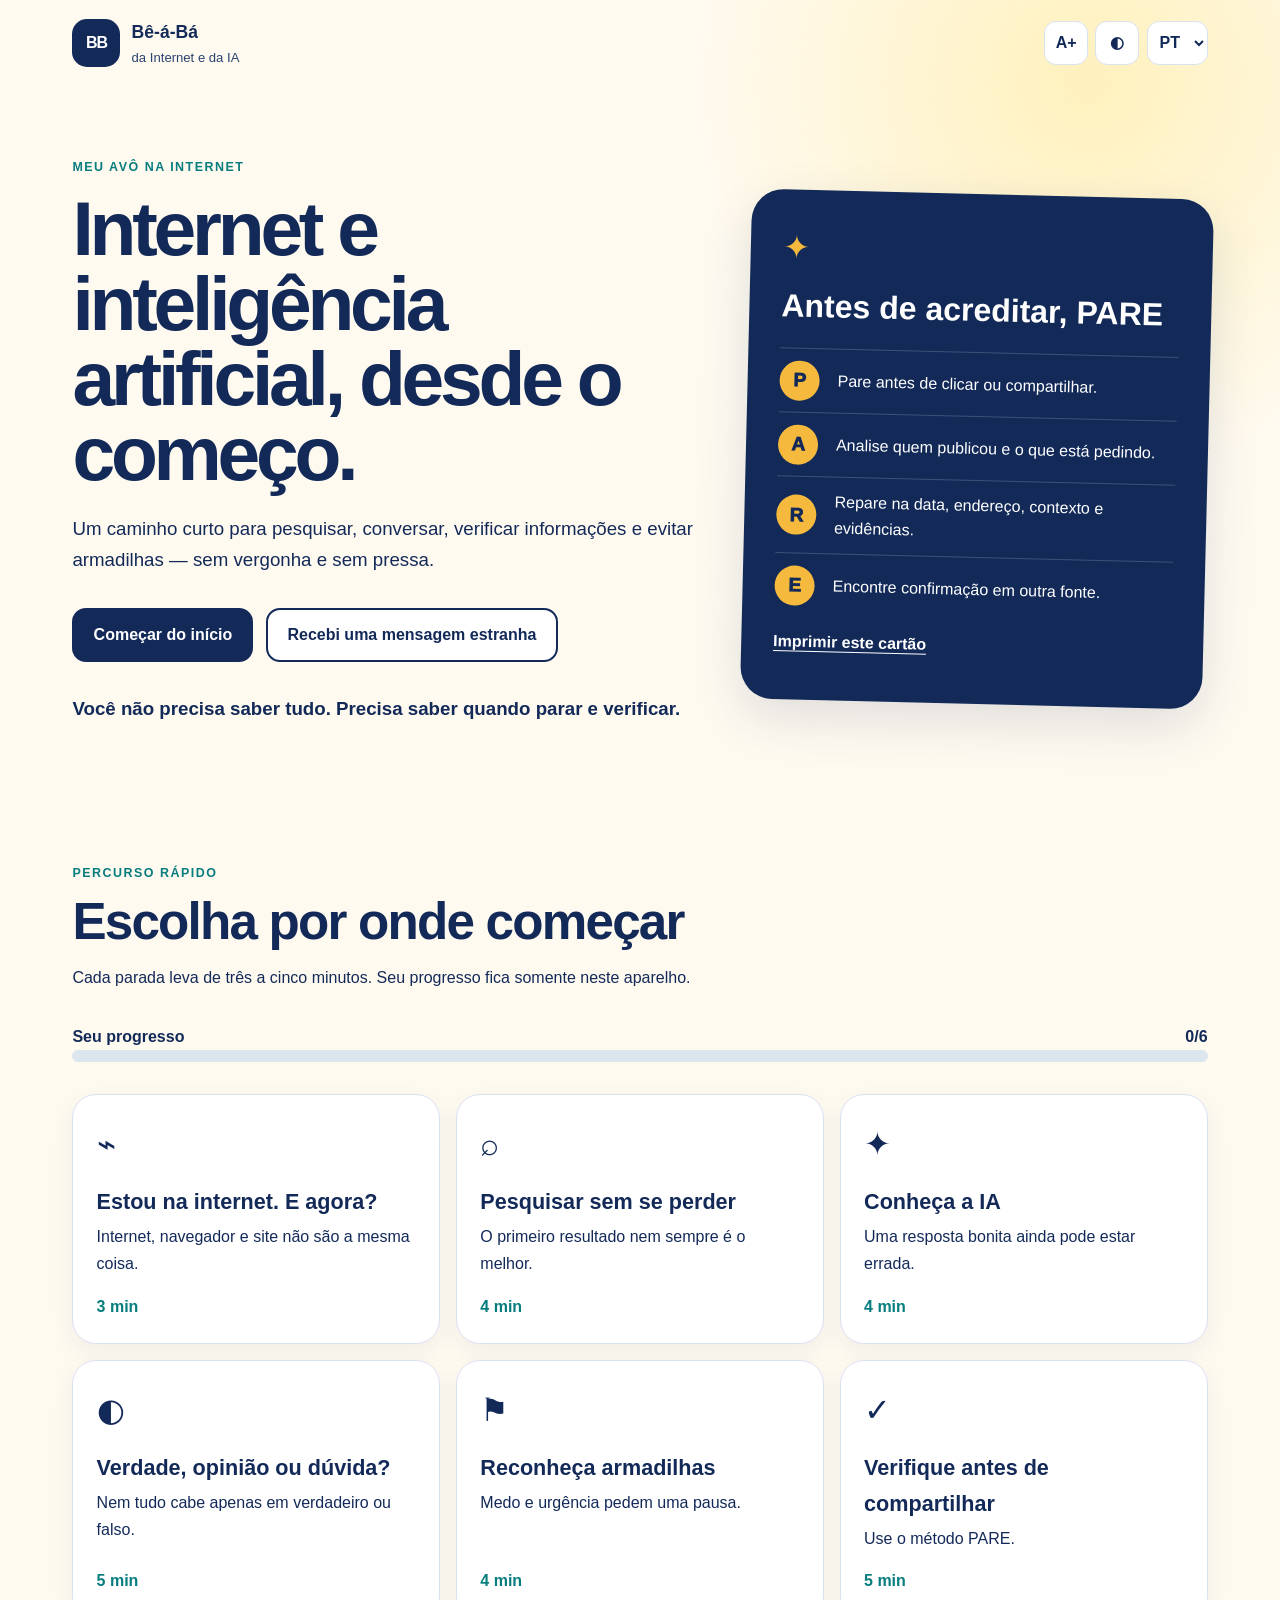
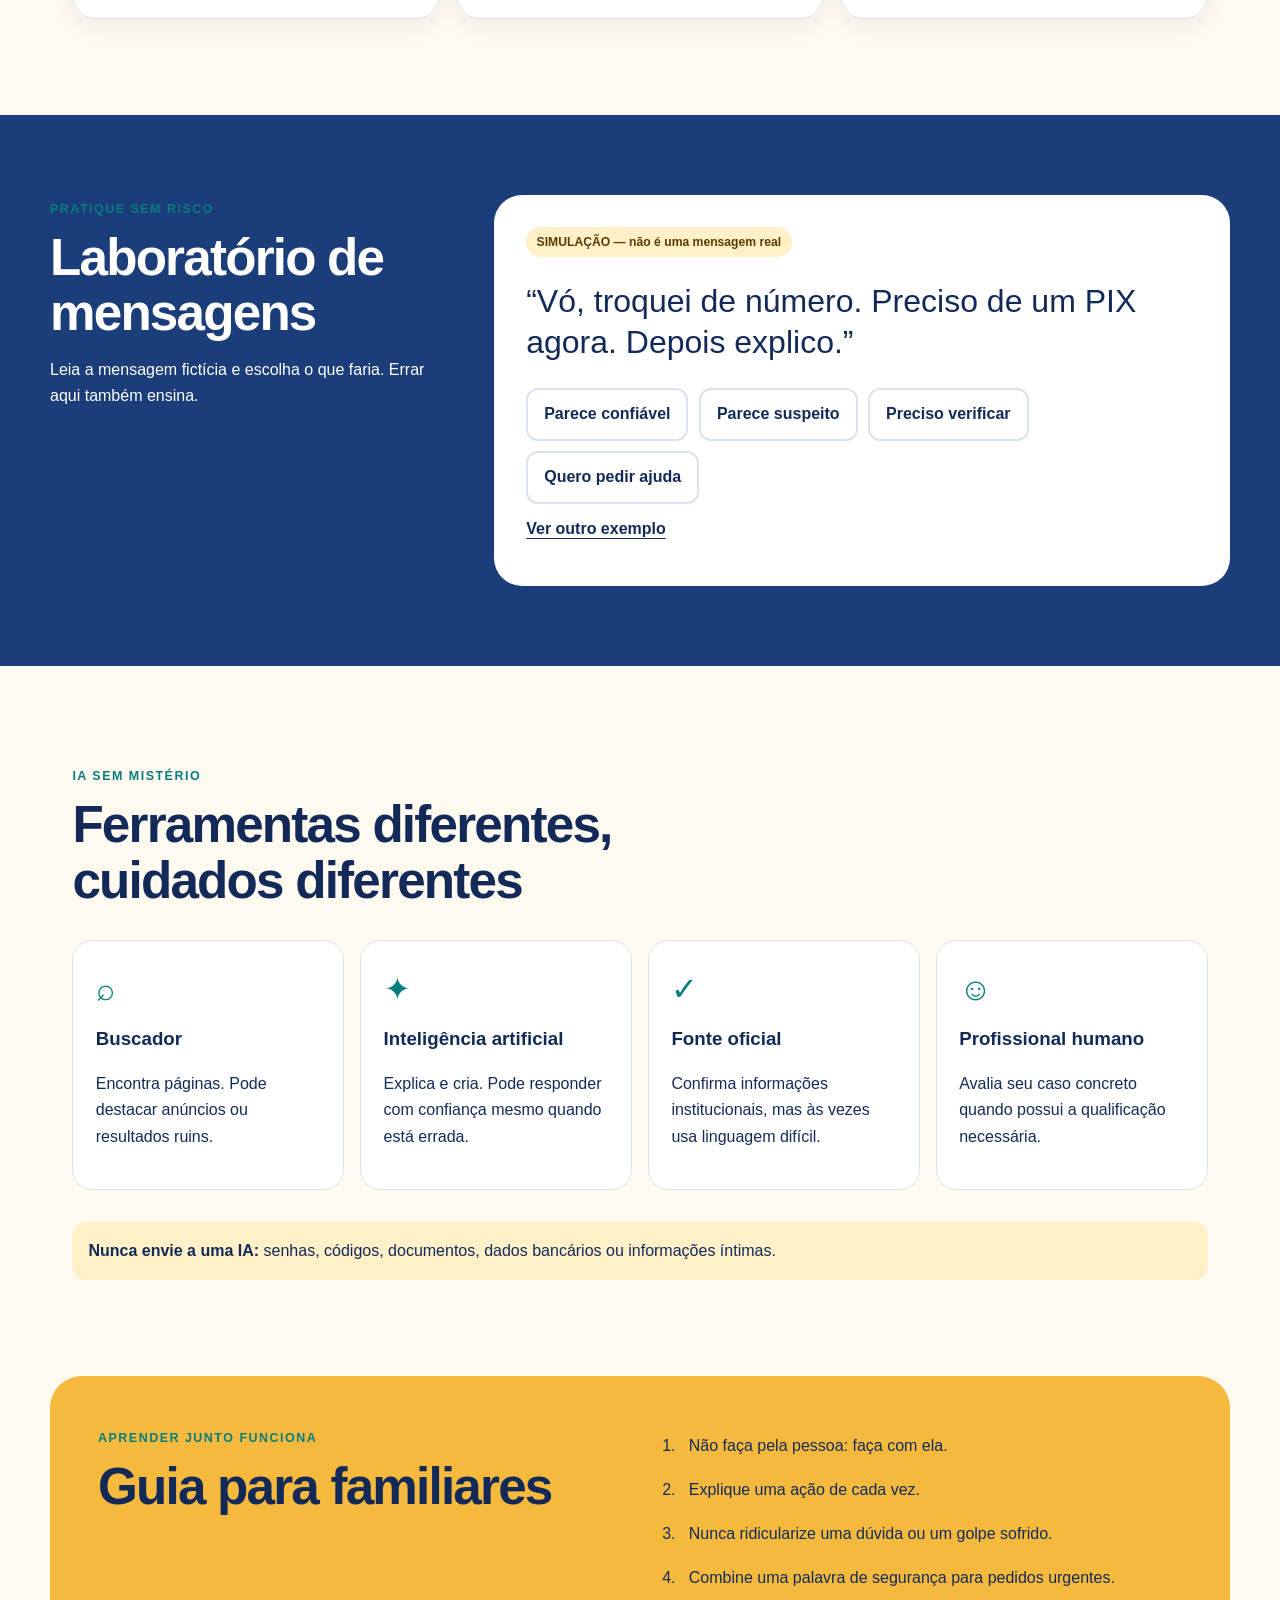
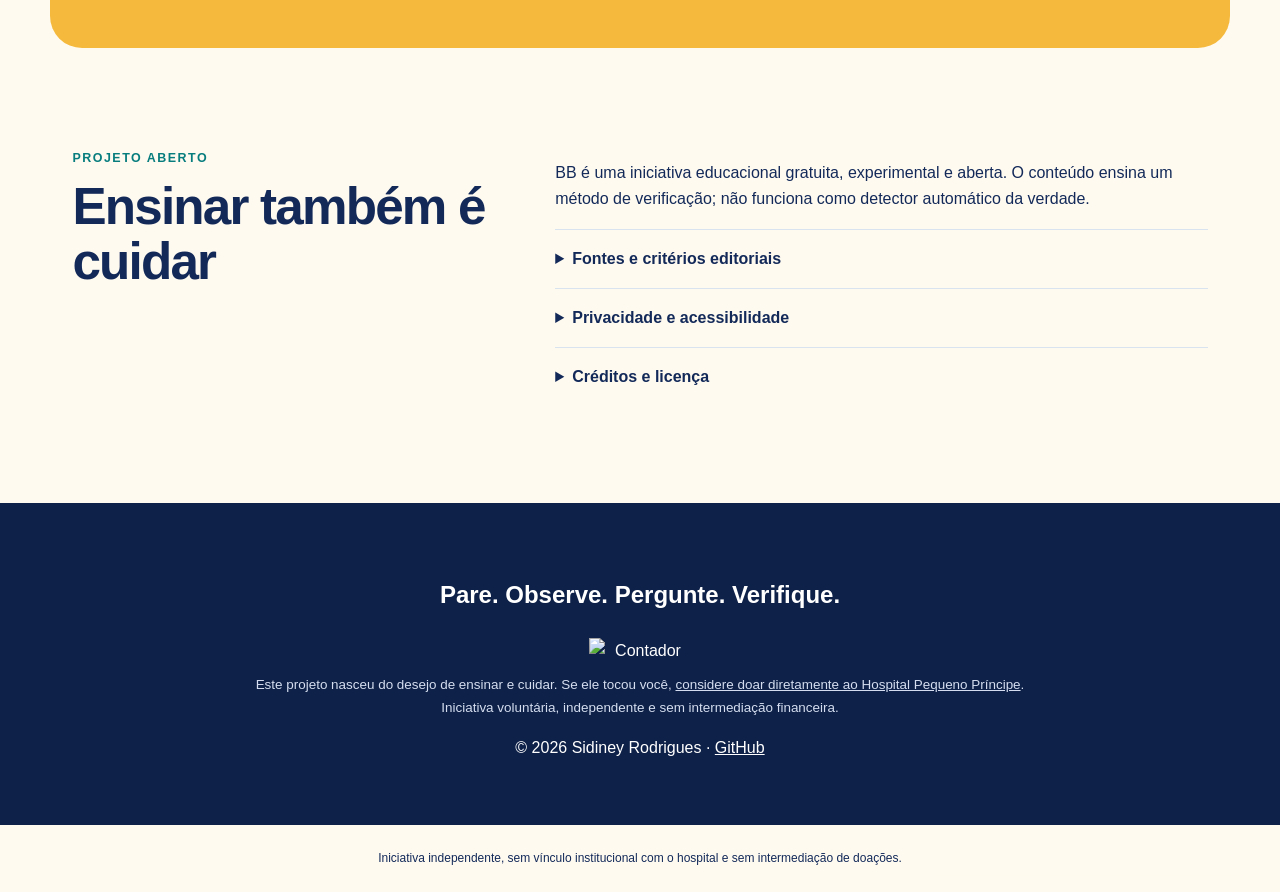
==== commit 2bff6bcf: "Prepara publicidade discreta e reforça doação independente Identifica o editor AdSense e prepara um " ====
--- a/index.html
+++ b/index.html
@@ -14,6 +14,8 @@
   <script type="application/ld+json">
   {"@context":"https://schema.org","@type":"LearningResource","name":"BB — Bê-á-Bá da Internet e da IA","description":"Percurso gratuito de alfabetização digital, midiática e em inteligência artificial.","inLanguage":["pt-BR","en"],"isAccessibleForFree":true,"author":{"@type":"Person","name":"Sidiney Rodrigues"},"license":"https://creativecommons.org/licenses/by/4.0/"}
   </script>
+<meta name="google-adsense-account" content="ca-pub-4924241177850142">
+<script defer src="assets/educational-ads.js"></script>
 </head>
 <body>
   <a class="skip-link" href="#conteudo">Pular para o conteúdo</a>
@@ -158,5 +160,6 @@
   </footer>
 
   <script src="app.js"></script>
+<p data-independent-donation style="box-sizing:border-box;max-width:70rem;margin:16px auto;padding:8px 16px;font:12px/1.6 sans-serif;text-align:center">Iniciativa independente, sem vínculo institucional com o hospital e sem intermediação de doações.</p>
 </body>
 </html>
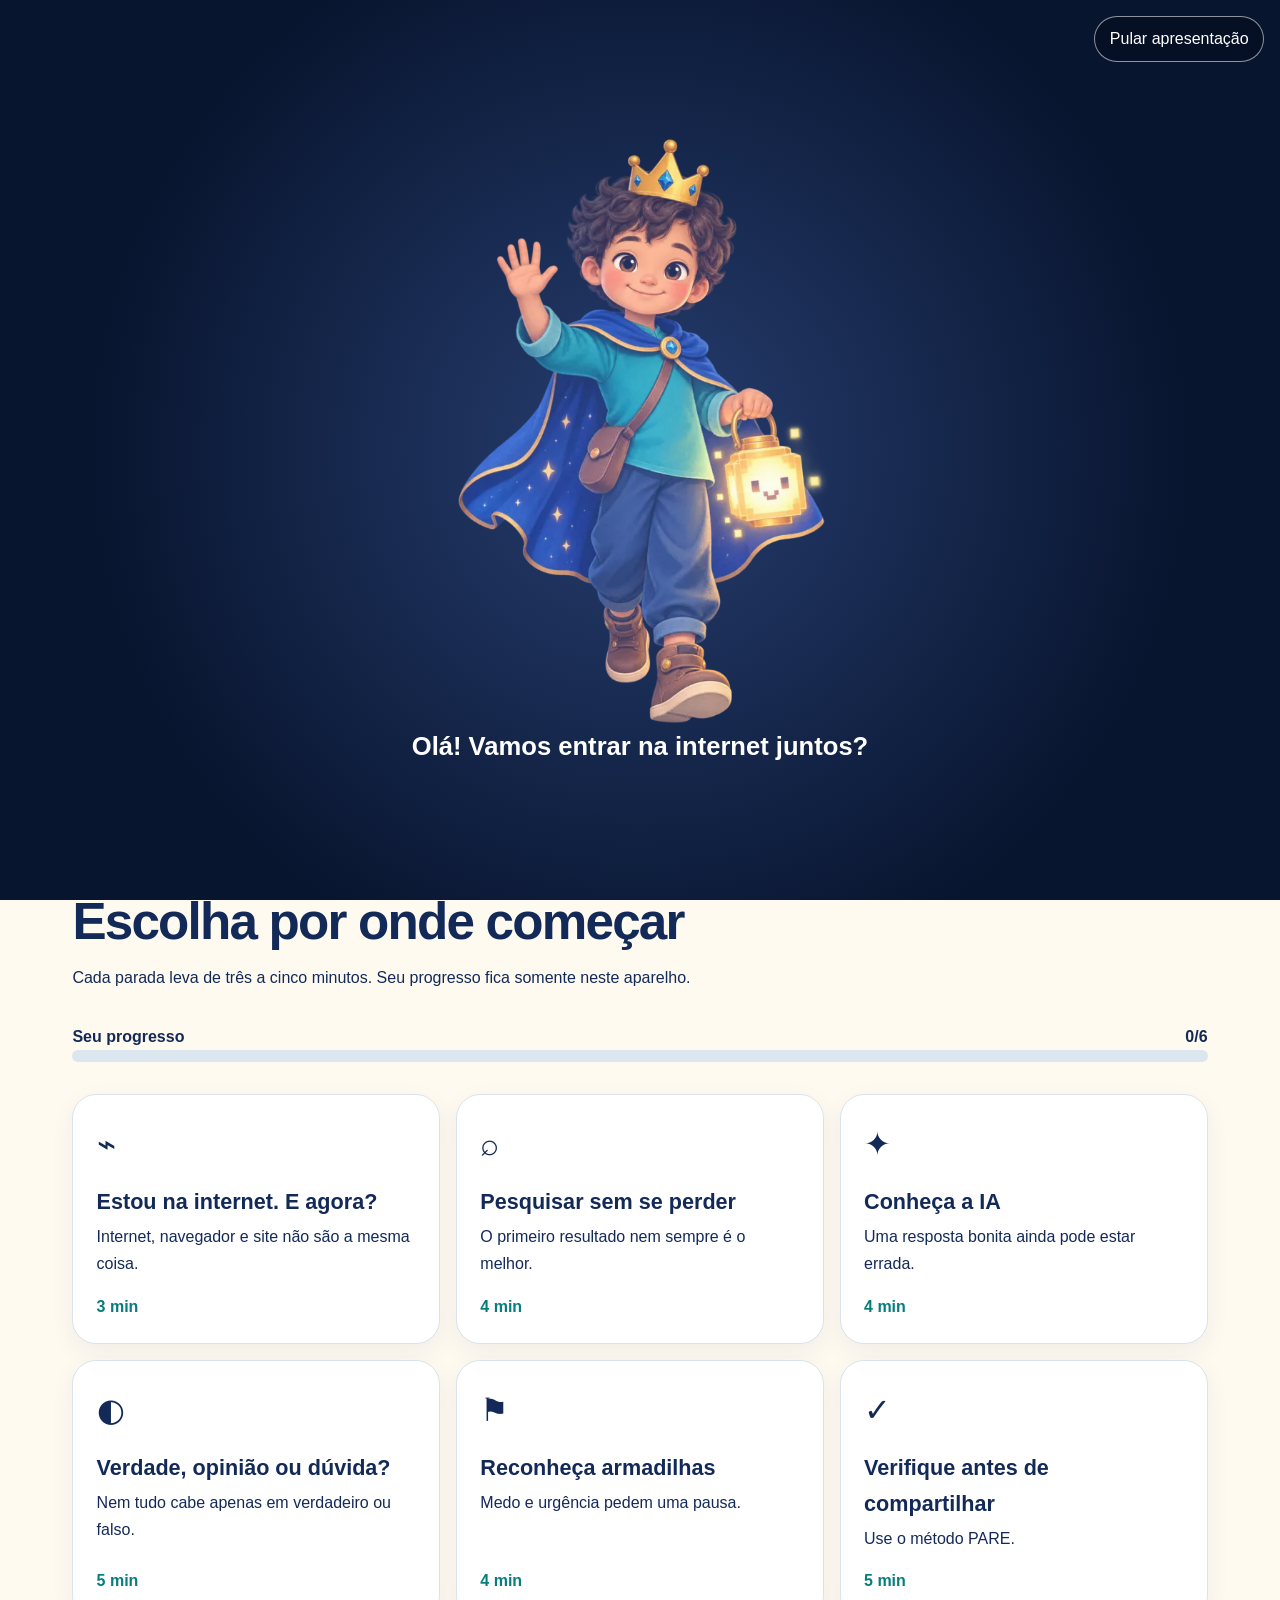
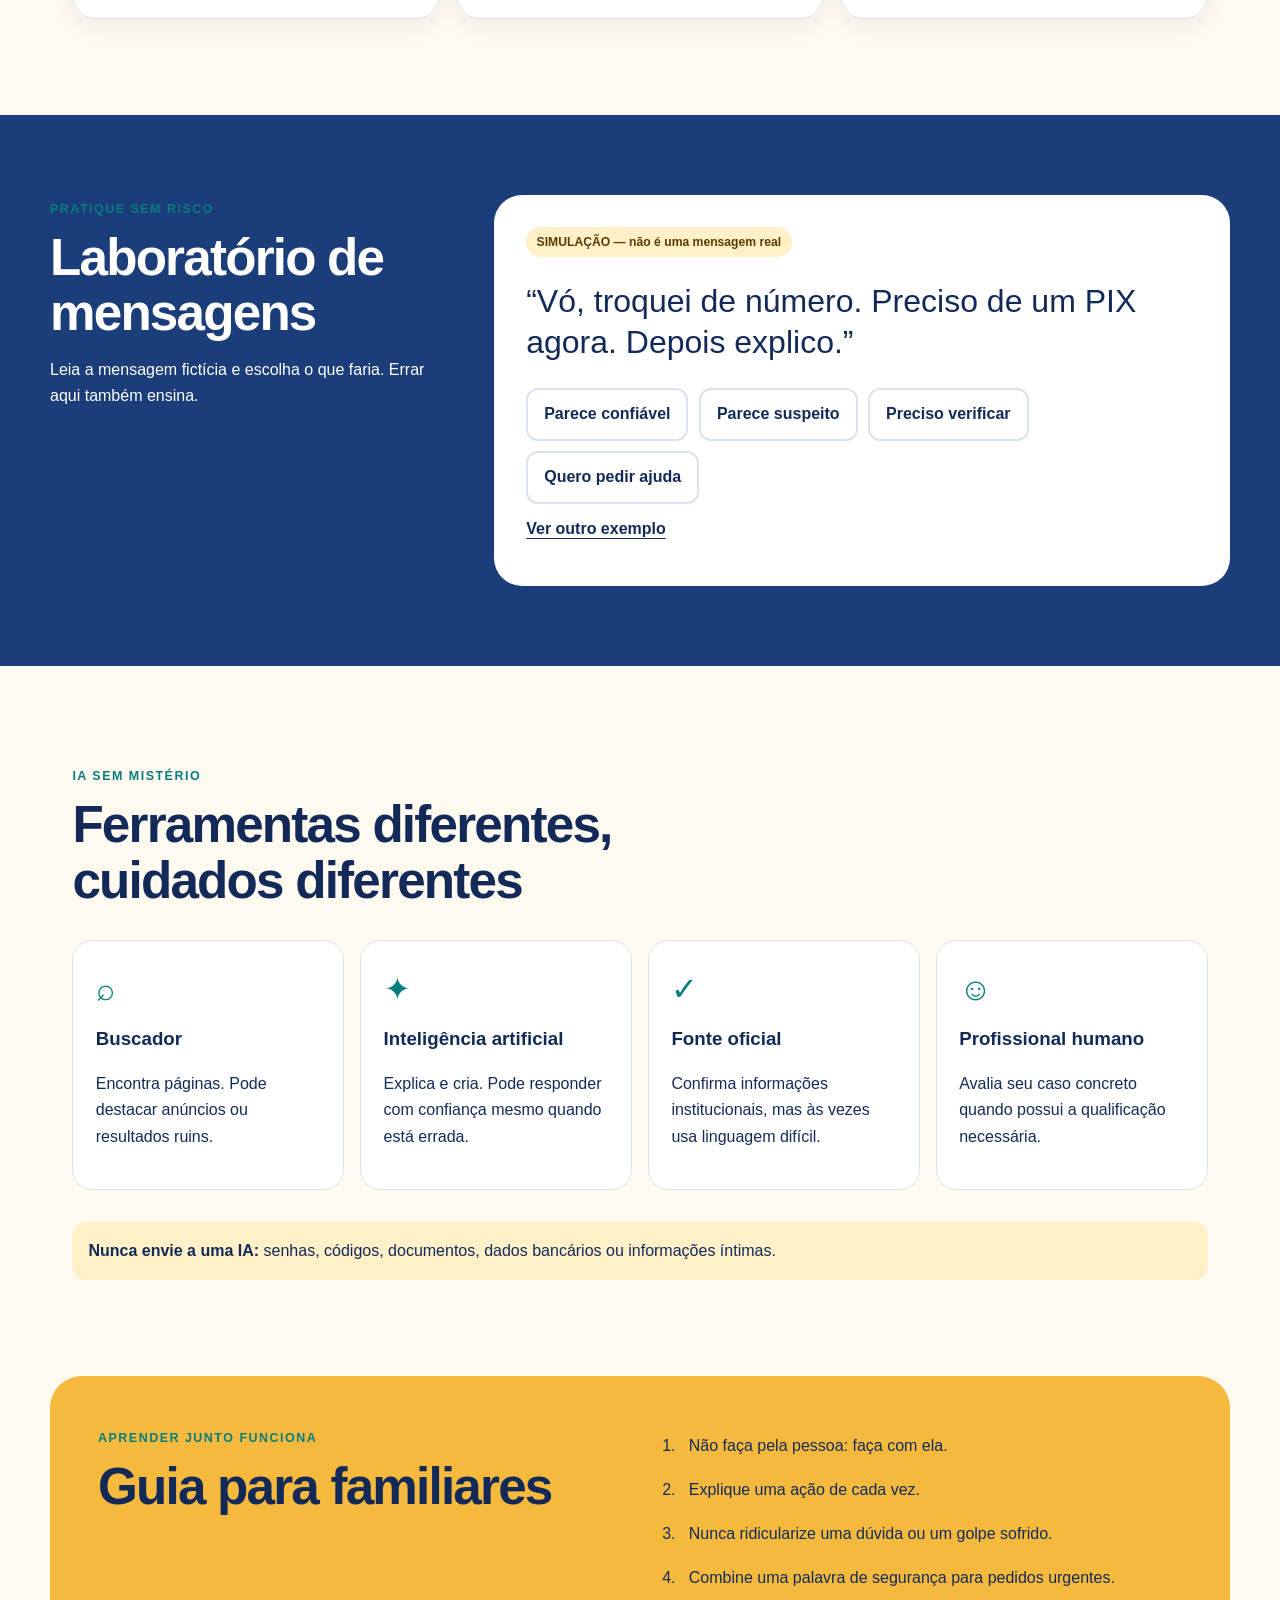
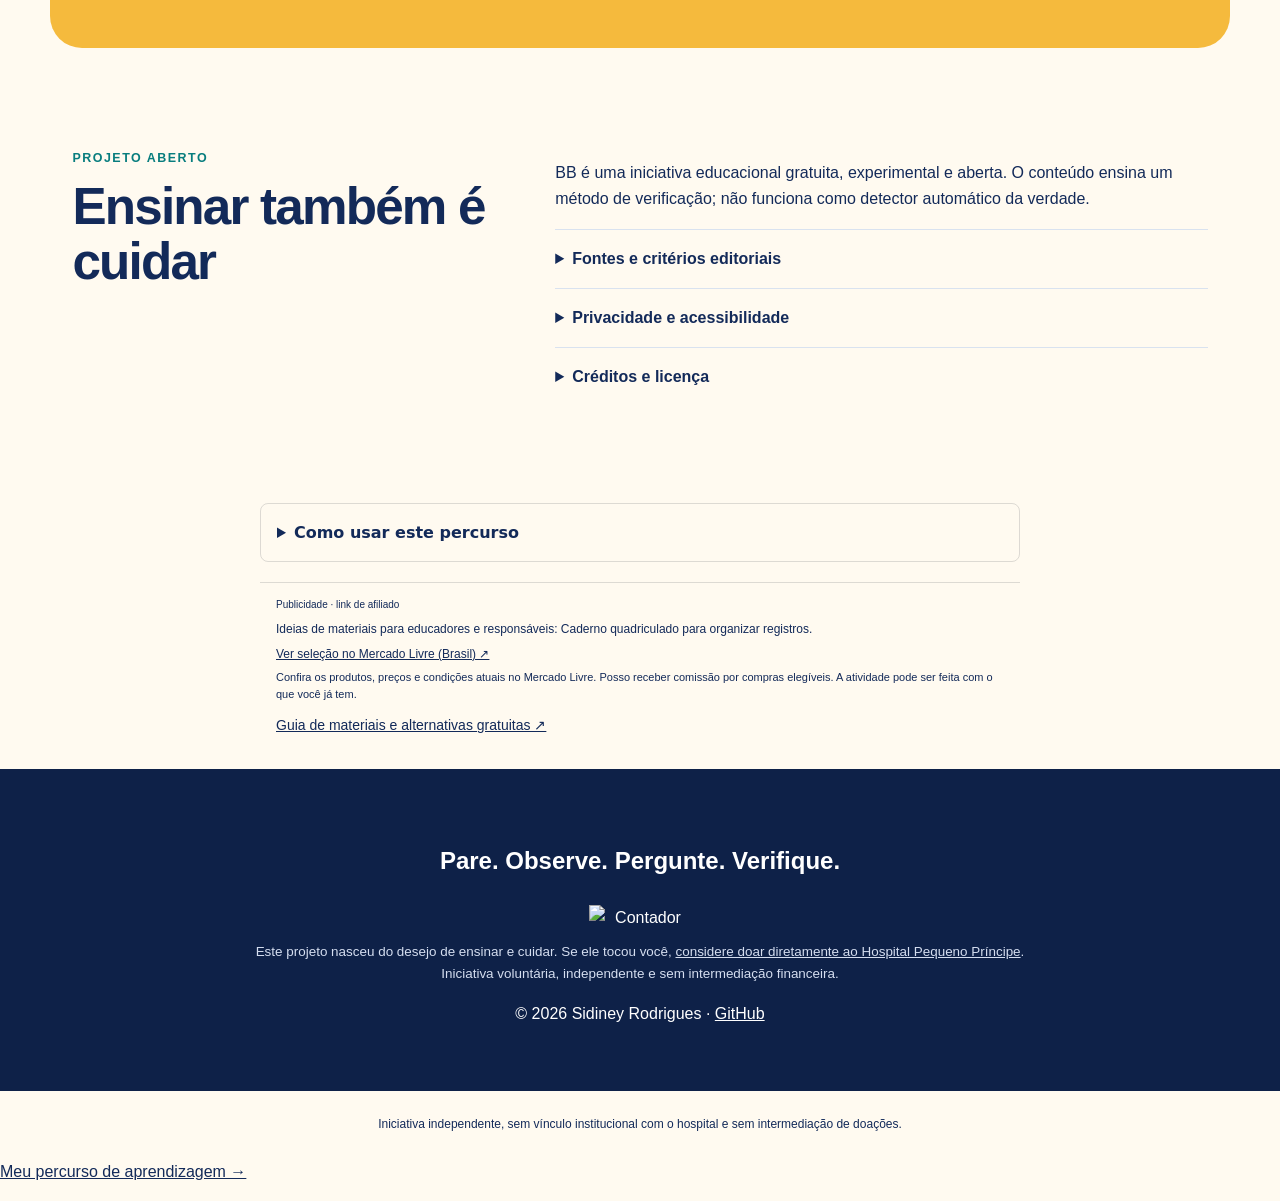
==== commit c0b8e271: "Integra entrada para o percurso de aprendizagem da Casa de Cursos" ====
--- a/index.html
+++ b/index.html
@@ -161,5 +161,6 @@
 
   <script src="app.js"></script>
 <p data-independent-donation style="box-sizing:border-box;max-width:70rem;margin:16px auto;padding:8px 16px;font:12px/1.6 sans-serif;text-align:center">Iniciativa independente, sem vínculo institucional com o hospital e sem intermediação de doações.</p>
+<aside data-casa-cursos aria-label="Percurso de aprendizagem"><p><a href="https://sidineyr.github.io/cursos/bb/" target="_blank" rel="noopener noreferrer">Meu percurso de aprendizagem →</a></p></aside>
 </body>
 </html>
